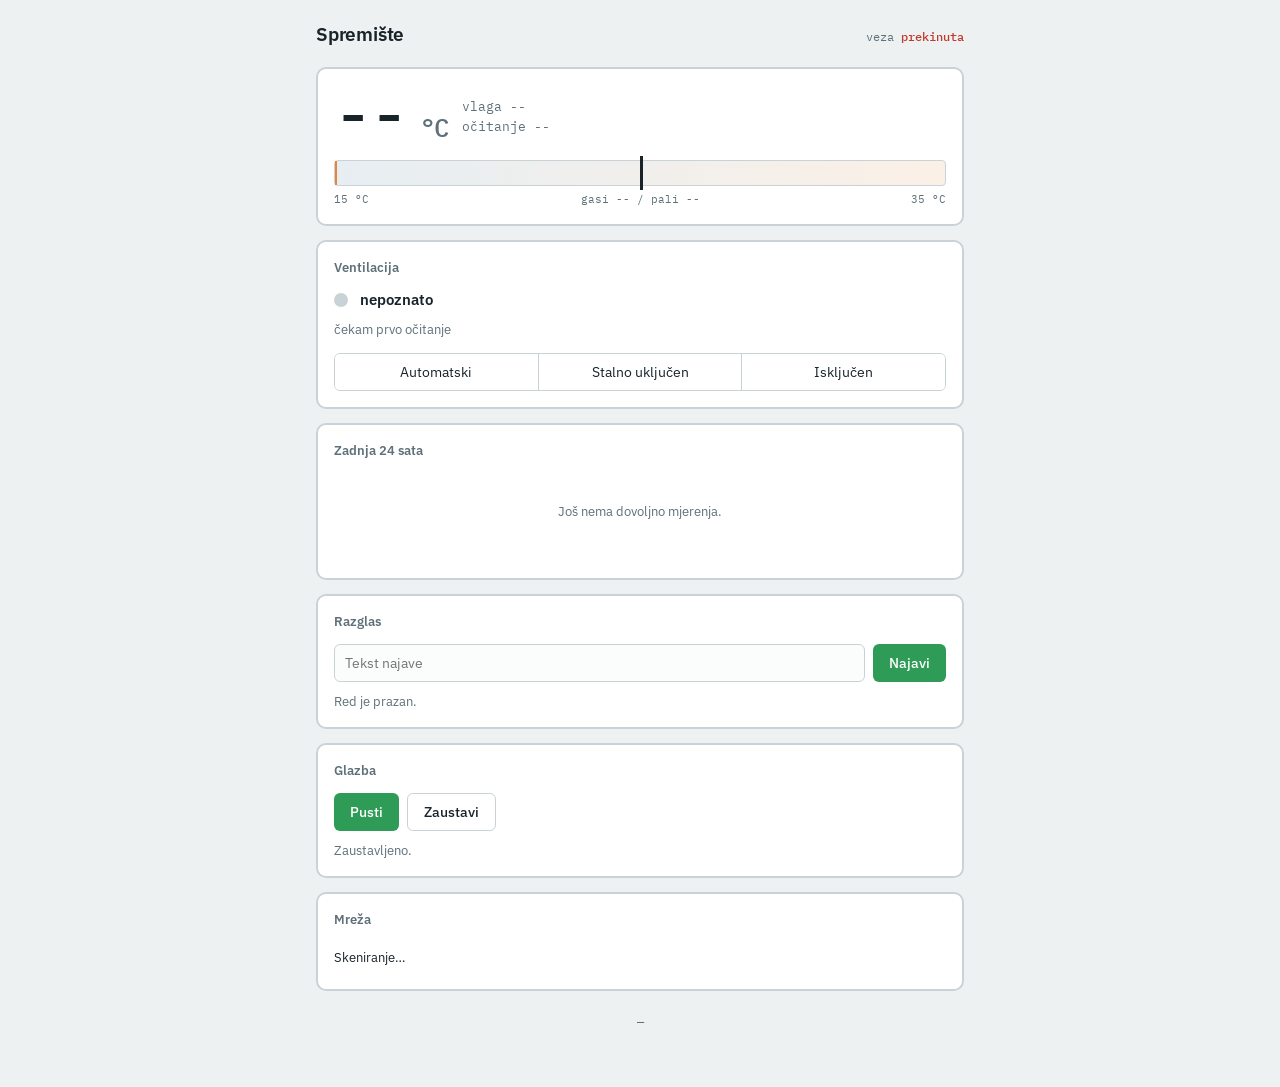
==== rpictl/web/index.html @ 30288fd5 "Initial starting" ====
<!DOCTYPE html>
<html lang="hr">
<head>
<meta charset="utf-8">
<meta name="viewport" content="width=device-width, initial-scale=1">
<title>Spremište — nadzor</title>
<link rel="preconnect" href="https://fonts.googleapis.com">
<link rel="preconnect" href="https://fonts.gstatic.com" crossorigin>
<link href="https://fonts.googleapis.com/css2?family=IBM+Plex+Mono:wght@400;500;600&family=IBM+Plex+Sans:wght@400;500;600&display=swap" rel="stylesheet">
<style>
  /* Paleta je uzeta iz legende sheme ožičenja: crveno napajanje, plavi
     signal, narančasti krug ventilatora, zeleni audio. */
  :root{
    --paper:#eef1f2;
    --card:#ffffff;
    --ink:#18232a;
    --muted:#5e7079;
    --line:#c9d3d7;
    --fan:#e8853a;
    --signal:#2f7fb5;
    --audio:#2e9b57;
    --alarm:#c0392b;
    --radius:10px;
  }
  *{box-sizing:border-box}
  html,body{margin:0;padding:0}
  body{
    background:var(--paper);
    color:var(--ink);
    font-family:"IBM Plex Sans",-apple-system,Segoe UI,Roboto,sans-serif;
    font-size:15px;
    line-height:1.5;
    -webkit-font-smoothing:antialiased;
  }
  .wrap{max-width:680px;margin:0 auto;padding:20px 16px 56px}

  header{display:flex;align-items:baseline;justify-content:space-between;gap:12px;margin-bottom:18px}
  header h1{font-size:19px;font-weight:600;margin:0;letter-spacing:-.01em}
  .conn{font-family:"IBM Plex Mono",monospace;font-size:12px;color:var(--muted)}
  .conn b{font-weight:500;color:var(--audio)}
  .conn.down b{color:var(--alarm)}

  .panel{
    background:var(--card);
    border:2px solid var(--line);
    border-radius:var(--radius);
    padding:16px;
    margin-bottom:14px;
  }
  .panel h2{
    font-size:13px;font-weight:600;margin:0 0 12px;color:var(--muted);
  }

  /* ---- glavni prikaz temperature ---- */
  .readout{display:flex;align-items:flex-end;gap:14px}
  .temp{
    font-family:"IBM Plex Mono",monospace;
    font-variant-numeric:tabular-nums;
    font-size:64px;line-height:.9;font-weight:500;letter-spacing:-.03em;
  }
  .temp span{font-size:26px;color:var(--muted)}
  .side{font-size:13px;color:var(--muted);padding-bottom:6px}
  .side div{font-family:"IBM Plex Mono",monospace;font-variant-numeric:tabular-nums}

  /* ---- traka histereze ---- */
  .band{margin-top:18px}
  .track{
    position:relative;height:26px;border:1px solid var(--line);
    border-radius:4px;background:linear-gradient(90deg,#e7eef2,#fbf0e6);
  }
  .window{position:absolute;top:0;bottom:0;background:rgba(232,133,58,.18);
    border-left:1px solid var(--fan);border-right:1px solid var(--fan)}
  .marker{position:absolute;top:-5px;bottom:-5px;width:3px;background:var(--ink);
    transition:left .4s ease}
  .scale{display:flex;justify-content:space-between;margin-top:5px;
    font-family:"IBM Plex Mono",monospace;font-size:11px;color:var(--muted)}

  /* ---- ventilator ---- */
  .fanrow{display:flex;align-items:center;gap:12px;flex-wrap:wrap}
  .lamp{width:14px;height:14px;border-radius:50%;background:var(--line);flex:none}
  .lamp.on{background:var(--fan);box-shadow:0 0 0 4px rgba(232,133,58,.2)}
  .fanstate{font-weight:600}
  .reason{color:var(--muted);font-size:13px;margin-top:8px}
  .reason.bad{color:var(--alarm);font-weight:500}

  .modes{display:flex;gap:0;margin-top:14px;border:1px solid var(--line);
    border-radius:6px;overflow:hidden;width:100%}
  .modes button{
    flex:1;appearance:none;border:0;background:var(--card);color:var(--ink);
    font-family:inherit;font-size:14px;padding:9px 4px;cursor:pointer;
    border-right:1px solid var(--line);
  }
  .modes button:last-child{border-right:0}
  .modes button:hover{background:#f4f7f8}
  .modes button[aria-pressed="true"]{background:var(--ink);color:#fff}
  .modes button:focus-visible{outline:2px solid var(--signal);outline-offset:-2px}

  /* ---- graf ---- */
  svg.spark{width:100%;height:120px;display:block}
  .sparkempty{color:var(--muted);font-size:13px;padding:28px 0;text-align:center}

  /* ---- razglas ---- */
  .say{display:flex;gap:8px}
  .say input{
    flex:1;min-width:0;font-family:inherit;font-size:14px;padding:9px 10px;
    border:1px solid var(--line);border-radius:6px;background:#fbfcfc;color:var(--ink);
  }
  .say input:focus{outline:2px solid var(--audio);outline-offset:-1px;border-color:var(--audio)}
  button.go{
    appearance:none;border:0;border-radius:6px;background:var(--audio);color:#fff;
    font-family:inherit;font-size:14px;font-weight:500;padding:9px 16px;cursor:pointer;
  }
  button.go:hover{filter:brightness(.93)}
  button.go:focus-visible{outline:2px solid var(--ink);outline-offset:2px}
  button.go.secondary{background:var(--card);color:var(--ink);border:1px solid var(--line)}

  /* ---- mreža ---- */
  ul.hosts{list-style:none;margin:0;padding:0;font-family:"IBM Plex Mono",monospace;font-size:13px}
  ul.hosts li{display:flex;gap:10px;align-items:center;padding:6px 0;border-bottom:1px solid #eef2f3}
  ul.hosts li:last-child{border-bottom:0}
  .dot{width:8px;height:8px;border-radius:50%;background:var(--line);flex:none}
  .dot.up{background:var(--signal)}
  .hname{flex:1;min-width:0;overflow:hidden;text-overflow:ellipsis;white-space:nowrap;
    font-family:"IBM Plex Sans",sans-serif}
  .hip{color:var(--muted)}
  .offline .hname,.offline .hip{color:var(--muted);text-decoration:line-through}

  /* ---- kvarovi ---- */
  .faults{display:flex;flex-wrap:wrap;gap:8px}
  .faults button{
    appearance:none;font-family:inherit;font-size:13px;padding:7px 12px;cursor:pointer;
    border:1px solid var(--line);border-radius:6px;background:var(--card);color:var(--ink);
  }
  .faults button[aria-pressed="true"]{background:var(--alarm);border-color:var(--alarm);color:#fff}
  .faults button:focus-visible{outline:2px solid var(--signal);outline-offset:2px}
  .hint{font-size:13px;color:var(--muted);margin:10px 0 0}

  footer{font-size:12px;color:var(--muted);text-align:center;margin-top:22px;
    font-family:"IBM Plex Mono",monospace}

  @media (prefers-reduced-motion:reduce){.marker{transition:none}}
</style>
</head>
<body>
<div class="wrap">

  <header>
    <h1>Spremište</h1>
    <div class="conn" id="conn">veza <b>spajanje…</b></div>
  </header>

  <section class="panel">
    <div class="readout">
      <div class="temp" id="temp">--<span>&nbsp;°C</span></div>
      <div class="side">
        <div id="hum">vlaga --</div>
        <div id="age">očitanje --</div>
      </div>
    </div>

    <div class="band">
      <div class="track" id="track">
        <div class="window" id="window"></div>
        <div class="marker" id="marker" style="left:50%"></div>
      </div>
      <div class="scale"><span>15 °C</span><span id="thresholds">gasi -- / pali --</span><span>35 °C</span></div>
    </div>
  </section>

  <section class="panel">
    <h2>Ventilacija</h2>
    <div class="fanrow">
      <span class="lamp" id="lamp"></span>
      <span class="fanstate" id="fanstate">nepoznato</span>
    </div>
    <p class="reason" id="reason">čekam prvo očitanje</p>
    <div class="modes" id="modes">
      <button data-mode="auto" aria-pressed="false">Automatski</button>
      <button data-mode="on" aria-pressed="false">Stalno uključen</button>
      <button data-mode="off" aria-pressed="false">Isključen</button>
    </div>
  </section>

  <section class="panel">
    <h2>Zadnja 24 sata</h2>
    <div id="sparkbox"><p class="sparkempty">Još nema dovoljno mjerenja.</p></div>
  </section>

  <section class="panel">
    <h2>Razglas</h2>
    <div class="say">
      <input id="saytext" placeholder="Tekst najave" aria-label="Tekst najave">
      <button class="go" id="saybtn">Najavi</button>
    </div>
    <p class="hint" id="saystate">Red je prazan.</p>
  </section>

  <section class="panel">
    <h2>Glazba</h2>
    <div class="say">
      <button class="go" id="musicplay">Pusti</button>
      <button class="go secondary" id="musicstop">Zaustavi</button>
    </div>
    <p class="hint" id="musicstate">Zaustavljeno.</p>
  </section>

  <section class="panel">
    <h2>Mreža</h2>
    <ul class="hosts" id="hosts"><li><span class="hname">Skeniranje…</span></li></ul>
  </section>

  <section class="panel" id="simpanel" hidden>
    <h2>Simulirani kvarovi</h2>
    <div class="faults" id="faults">
      <button data-fault="freeze" aria-pressed="false">Zamrzni očitanje</button>
      <button data-fault="error" aria-pressed="false">Kvar sabirnice</button>
      <button data-fault="garbage" aria-pressed="false">Besmislena vrijednost</button>
    </div>
    <p class="hint">Uključi kvar i gledaj razlog ispod ventilatora. Svaki mora završiti s upaljenim ventilatorom.</p>
  </section>

  <footer id="foot">—</footer>
</div>

<script>
const $ = (id) => document.getElementById(id);
const T_MIN = 15, T_MAX = 35;
let state = null;

const pos = (c) => Math.max(0, Math.min(100, (c - T_MIN) / (T_MAX - T_MIN) * 100));

function fmtAge(s){
  if (s == null) return "očitanje --";
  if (s < 90) return `očitanje prije ${Math.round(s)} s`;
  return `očitanje prije ${Math.round(s/60)} min`;
}

function render(s){
  state = s;
  const c = s.climate;
  const r = c.reading;

  $("temp").innerHTML = (r ? r.temperature_c.toFixed(1) : "--") + "<span>&nbsp;°C</span>";
  $("hum").textContent = r && r.humidity_pct != null ? `vlaga ${r.humidity_pct.toFixed(0)} %` : "vlaga --";
  $("age").textContent = fmtAge(c.reading_age_s);

  const on = c.thresholds.on_c, off = c.thresholds.off_c;
  $("window").style.left = pos(off) + "%";
  $("window").style.width = (pos(on) - pos(off)) + "%";
  $("thresholds").textContent = `gasi ${off.toFixed(0)} / pali ${on.toFixed(0)}`;
  if (r) $("marker").style.left = pos(r.temperature_c) + "%";

  $("lamp").className = "lamp" + (c.fan_on ? " on" : "");
  $("fanstate").textContent = c.fan_on ? "Radi" : "Ne radi";
  const reason = $("reason");
  reason.textContent = c.reason;
  reason.className = "reason" + (c.healthy ? "" : " bad");

  for (const b of $("modes").children)
    b.setAttribute("aria-pressed", String(b.dataset.mode === c.mode));

  const a = s.announcer;
  $("saystate").textContent = a.playing
    ? `Svira: ${a.playing}`
    : (a.pending ? `${a.pending} u redu čekanja.` : "Red je prazan.");

  const m = s.music;
  $("musicstate").textContent =
    m.status === "playing" ? `Svira: ${m.track}` :
    m.status === "ducked" ? "Pauzirano (najava)" :
    "Zaustavljeno.";

  $("foot").textContent = s.simulate
    ? `simulacija · vrijeme ×${s.sim_speed} · ${c.reads} očitanja, ${c.errors} grešaka, ${c.cycles} ciklusa`
    : `uređaj · ${c.reads} očitanja, ${c.errors} grešaka, ${c.cycles} ciklusa`;

  $("simpanel").hidden = !s.simulate;
}

function drawSpark(rows){
  const box = $("sparkbox");
  if (!rows || rows.length < 2){
    box.innerHTML = '<p class="sparkempty">Još nema dovoljno mjerenja.</p>';
    return;
  }
  const W = 640, H = 120, P = 8;
  const ts = rows.map(r => r.ts), tv = rows.map(r => r.temperature_c);
  const t0 = Math.min(...ts), t1 = Math.max(...ts);
  const lo = Math.min(...tv) - 0.5, hi = Math.max(...tv) + 0.5;
  const x = t => P + (t - t0) / ((t1 - t0) || 1) * (W - 2*P);
  const y = v => H - P - (v - lo) / ((hi - lo) || 1) * (H - 2*P);
  const pts = rows.map(r => `${x(r.ts).toFixed(1)},${y(r.temperature_c).toFixed(1)}`).join(" ");

  const th = state ? state.climate.thresholds : null;
  const bands = th && th.on_c <= hi && th.off_c >= lo
    ? `<rect x="${P}" y="${y(th.on_c).toFixed(1)}" width="${W-2*P}"
        height="${Math.max(0,(y(th.off_c)-y(th.on_c))).toFixed(1)}"
        fill="rgba(232,133,58,.14)"></rect>` : "";

  box.innerHTML = `<svg class="spark" viewBox="0 0 ${W} ${H}" preserveAspectRatio="none"
      role="img" aria-label="Temperatura kroz vrijeme">
      ${bands}
      <polyline points="${pts}" fill="none" stroke="#2f7fb5" stroke-width="2"
        stroke-linejoin="round" stroke-linecap="round"></polyline>
    </svg>
    <div class="scale"><span>${lo.toFixed(1)} °C – ${hi.toFixed(1)} °C</span><span>${rows.length} točaka</span></div>`;
}

function drawHosts(d){
  const ul = $("hosts");
  if (!d.hosts.length){ ul.innerHTML = '<li><span class="hname">Nema uređaja.</span></li>'; return; }
  ul.innerHTML = d.hosts.map(h => `
    <li class="${h.online ? "" : "offline"}">
      <span class="dot ${h.online ? "up" : ""}"></span>
      <span class="hname">${h.hostname || "nepoznat uređaj"}</span>
      <span class="hip">${h.ip}</span>
    </li>`).join("");
}

async function post(url, body){
  const res = await fetch(url, {
    method:"POST", headers:{"Content-Type":"application/json"}, body:JSON.stringify(body)
  });
  if (!res.ok) throw new Error(await res.text());
  return res.json();
}

$("modes").addEventListener("click", async (e) => {
  const b = e.target.closest("button"); if (!b) return;
  render(Object.assign({}, state, {climate: await post("/api/fan", {mode:b.dataset.mode})}));
});

async function sendSay(){
  const t = $("saytext").value.trim();
  if (!t) { $("saytext").focus(); return; }
  await post("/api/announce", {text:t});
  $("saytext").value = "";
}
$("saybtn").addEventListener("click", sendSay);
$("saytext").addEventListener("keydown", e => { if (e.key === "Enter") sendSay(); });

$("musicplay").addEventListener("click", async () => {
  render(Object.assign({}, state, {music: await post("/api/music", {action:"play"})}));
});
$("musicstop").addEventListener("click", async () => {
  render(Object.assign({}, state, {music: await post("/api/music", {action:"stop"})}));
});

$("faults").addEventListener("click", async (e) => {
  const b = e.target.closest("button"); if (!b) return;
  const next = b.getAttribute("aria-pressed") !== "true";
  const out = await post("/api/sim/fault", {[b.dataset.fault]: next});
  for (const btn of $("faults").children)
    btn.setAttribute("aria-pressed", String(!!out[btn.dataset.fault]));
});

async function refresh(){
  const [s, h, n] = await Promise.all([
    fetch("/api/status").then(r => r.json()),
    fetch("/api/history?hours=24").then(r => r.json()),
    fetch("/api/network").then(r => r.json()),
  ]);
  render(s); drawSpark(h); drawHosts(n);
}

function connect(){
  const proto = location.protocol === "https:" ? "wss" : "ws";
  const sock = new WebSocket(`${proto}://${location.host}/ws`);
  sock.onopen = () => { $("conn").className = "conn"; $("conn").innerHTML = "veza <b>uspostavljena</b>"; };
  sock.onclose = () => {
    $("conn").className = "conn down";
    $("conn").innerHTML = "veza <b>prekinuta</b>";
    setTimeout(connect, 3000);
  };
  // U simulaciji ocitanja stizu i po dva puta u sekundi, pa ne povlacimo
  // cijeli status za svako - samo osvjezimo broj, a puni refresh prigusimo.
  let lastRefresh = 0;
  const throttled = () => {
    const now = Date.now();
    if (now - lastRefresh < 2000) return;
    lastRefresh = now;
    refresh().catch(() => {});
  };
  sock.onmessage = (ev) => {
    const m = JSON.parse(ev.data);
    if (m.type === "status") { render(m.data); return; }
    if (m.type === "reading" && state){
      state.climate.reading = m.data;
      state.climate.reading_age_s = 0;
      render(state);
      return;
    }
    throttled();
  };
}

refresh().catch(() => {});
connect();
setInterval(() => refresh().catch(() => {}), 15000);
</script>
</body>
</html>
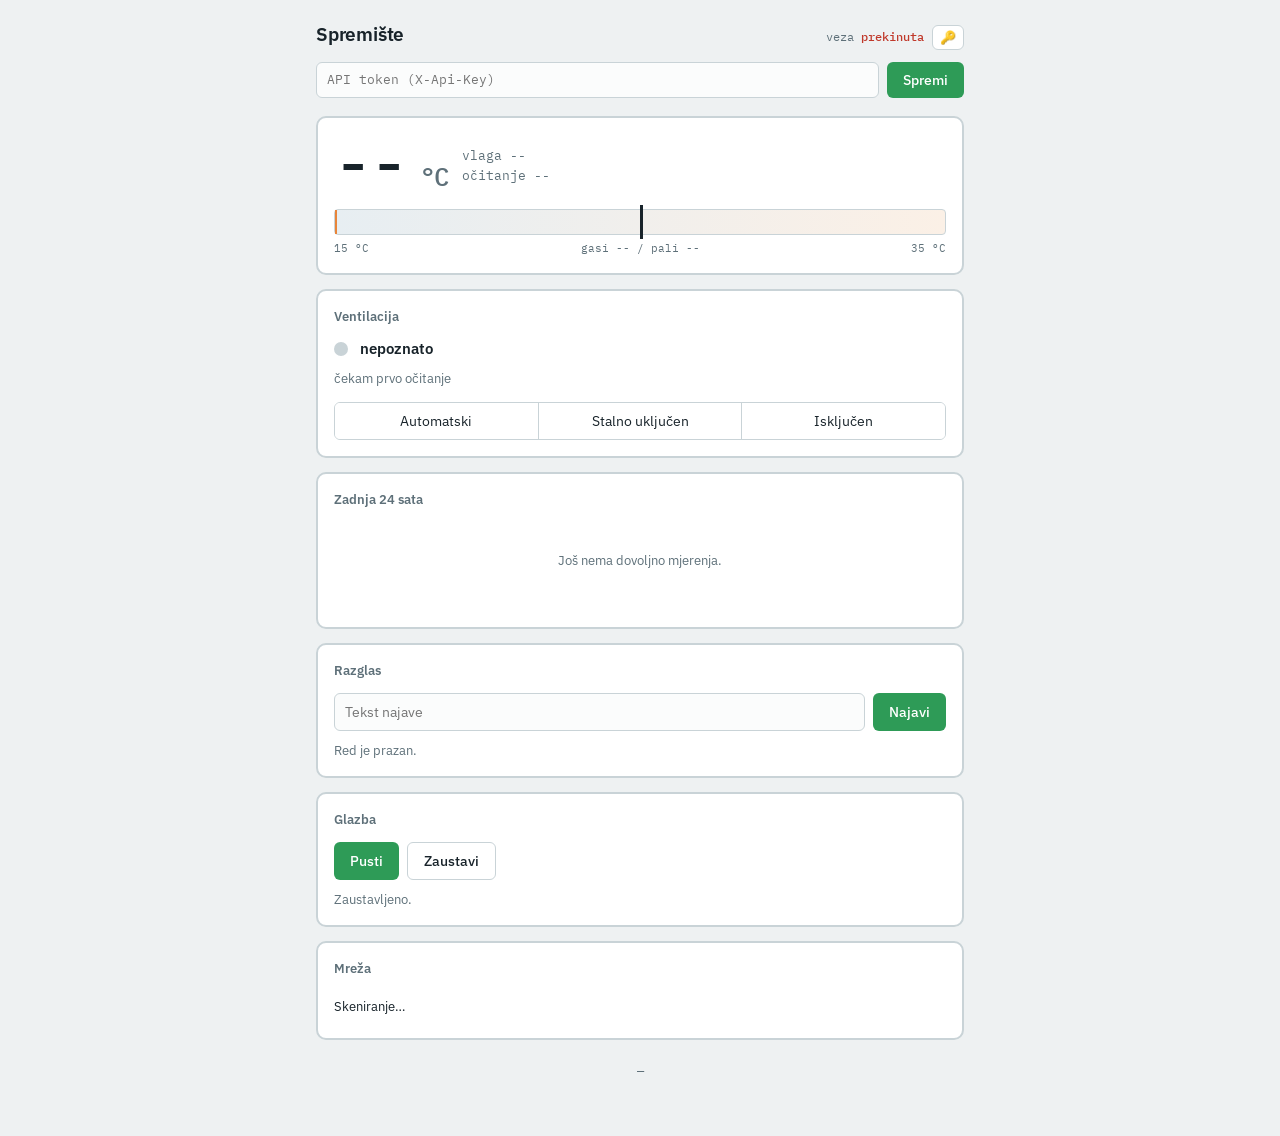
==== commit e46bb940: "Dodatna runda adaptacije" ====
--- a/rpictl/web/index.html
+++ b/rpictl/web/index.html
@@ -39,6 +39,19 @@
   .conn{font-family:"IBM Plex Mono",monospace;font-size:12px;color:var(--muted)}
   .conn b{font-weight:500;color:var(--audio)}
   .conn.down b{color:var(--alarm)}
+  .connwrap{display:flex;align-items:center;gap:8px}
+  .tokenbtn{
+    appearance:none;border:1px solid var(--line);border-radius:6px;background:var(--card);
+    font-size:13px;line-height:1;padding:5px 7px;cursor:pointer;color:var(--ink);
+  }
+  .tokenbtn:hover{background:#f4f7f8}
+  .tokenbtn:focus-visible{outline:2px solid var(--signal);outline-offset:2px}
+  .tokenrow{display:flex;gap:8px;margin:-6px 0 18px}
+  .tokenrow input{
+    flex:1;min-width:0;font-family:"IBM Plex Mono",monospace;font-size:13px;
+    padding:8px 10px;border:1px solid var(--line);border-radius:6px;background:#fbfcfc;color:var(--ink);
+  }
+  .tokenrow input:focus{outline:2px solid var(--signal);outline-offset:-1px;border-color:var(--signal)}
 
   .panel{
     background:var(--card);
@@ -146,8 +159,16 @@
 
   <header>
     <h1>Spremište</h1>
-    <div class="conn" id="conn">veza <b>spajanje…</b></div>
+    <div class="connwrap">
+      <div class="conn" id="conn">veza <b>spajanje…</b></div>
+      <button class="tokenbtn" id="tokenbtn" type="button" title="Postavi API token (X-Api-Key)">🔑</button>
+    </div>
   </header>
+
+  <div class="tokenrow" id="tokenrow" hidden>
+    <input type="text" id="tokeninput" placeholder="API token (X-Api-Key)" autocomplete="off" spellcheck="false">
+    <button class="go" id="tokensave" type="button">Spremi</button>
+  </div>
 
   <section class="panel">
     <div class="readout">
@@ -226,6 +247,57 @@
 const $ = (id) => document.getElementById(id);
 const T_MIN = 15, T_MAX = 35;
 let state = null;
+
+// Token se ovdje cuva samo u localStorage ovog browsera (nikad ne ide u
+// config.yaml niti ikamo preko mreze osim kao X-Api-Key header) - potrebno
+// tek kad je server.api_token postavljen (Tailscale Funnel/WordPress bridge).
+const TOKEN_KEY = "rpictl_api_token";
+function getToken(){
+  try { return localStorage.getItem(TOKEN_KEY) || ""; } catch { return ""; }
+}
+function setToken(t){
+  try {
+    if (t) localStorage.setItem(TOKEN_KEY, t);
+    else localStorage.removeItem(TOKEN_KEY);
+  } catch {}
+}
+function authHeaders(extra){
+  const h = Object.assign({}, extra);
+  const t = getToken();
+  if (t) h["X-Api-Key"] = t;
+  return h;
+}
+function toggleTokenRow(){
+  const row = $("tokenrow");
+  const willShow = row.hidden;
+  row.hidden = !willShow;
+  if (willShow) {
+    $("tokeninput").value = getToken();
+    $("tokeninput").focus();
+  }
+}
+function saveToken(){
+  setToken($("tokeninput").value.trim());
+  authFailed = false;
+  $("tokenrow").hidden = true;
+  refresh().catch(() => {});
+}
+
+let wsConnected = false;
+let authFailed = false;
+function renderConn(){
+  const el = $("conn");
+  if (authFailed) {
+    el.className = "conn down";
+    el.innerHTML = "veza <b>token odbijen</b>";
+  } else if (wsConnected) {
+    el.className = "conn";
+    el.innerHTML = "veza <b>uspostavljena</b>";
+  } else {
+    el.className = "conn down";
+    el.innerHTML = "veza <b>prekinuta</b>";
+  }
+}
 
 const pos = (c) => Math.max(0, Math.min(100, (c - T_MIN) / (T_MAX - T_MIN) * 100));
 
@@ -319,9 +391,14 @@
 
 async function post(url, body){
   const res = await fetch(url, {
-    method:"POST", headers:{"Content-Type":"application/json"}, body:JSON.stringify(body)
+    method:"POST", headers:authHeaders({"Content-Type":"application/json"}), body:JSON.stringify(body)
   });
+  if (res.status === 401) {
+    authFailed = true; renderConn();
+    throw new Error("401 - neispravan ili nedostajuci token");
+  }
   if (!res.ok) throw new Error(await res.text());
+  authFailed = false; renderConn();
   return res.json();
 }
 
@@ -355,21 +432,34 @@
 });
 
 async function refresh(){
-  const [s, h, n] = await Promise.all([
-    fetch("/api/status").then(r => r.json()),
-    fetch("/api/history?hours=24").then(r => r.json()),
-    fetch("/api/network").then(r => r.json()),
+  const opts = { headers: authHeaders() };
+  const [sr, hr, nr] = await Promise.all([
+    fetch("/api/status", opts),
+    fetch("/api/history?hours=24", opts),
+    fetch("/api/network", opts),
   ]);
+  if (sr.status === 401 || hr.status === 401 || nr.status === 401) {
+    authFailed = true; renderConn();
+    throw new Error("401 - neispravan ili nedostajuci token");
+  }
+  authFailed = false; renderConn();
+  const [s, h, n] = await Promise.all([sr.json(), hr.json(), nr.json()]);
   render(s); drawSpark(h); drawHosts(n);
 }
 
 function connect(){
   const proto = location.protocol === "https:" ? "wss" : "ws";
-  const sock = new WebSocket(`${proto}://${location.host}/ws`);
-  sock.onopen = () => { $("conn").className = "conn"; $("conn").innerHTML = "veza <b>uspostavljena</b>"; };
+  // Token ide kao query parametar jer browser na WebSocket vezu ne moze
+  // staviti zaglavlje. Pri svakom reconnectu se cita nanovo, pa izmjena
+  // tokena kroz gumb proradi sama od sebe.
+  const t = getToken();
+  const sock = new WebSocket(
+    `${proto}://${location.host}/ws` + (t ? `?token=${encodeURIComponent(t)}` : "")
+  );
+  sock.onopen = () => { wsConnected = true; renderConn(); };
   sock.onclose = () => {
-    $("conn").className = "conn down";
-    $("conn").innerHTML = "veza <b>prekinuta</b>";
+    wsConnected = false;
+    renderConn();
     setTimeout(connect, 3000);
   };
   // U simulaciji ocitanja stizu i po dva puta u sekundi, pa ne povlacimo
@@ -394,6 +484,10 @@
   };
 }
 
+$("tokenbtn").addEventListener("click", toggleTokenRow);
+$("tokensave").addEventListener("click", saveToken);
+$("tokeninput").addEventListener("keydown", e => { if (e.key === "Enter") saveToken(); });
+
 refresh().catch(() => {});
 connect();
 setInterval(() => refresh().catch(() => {}), 15000);
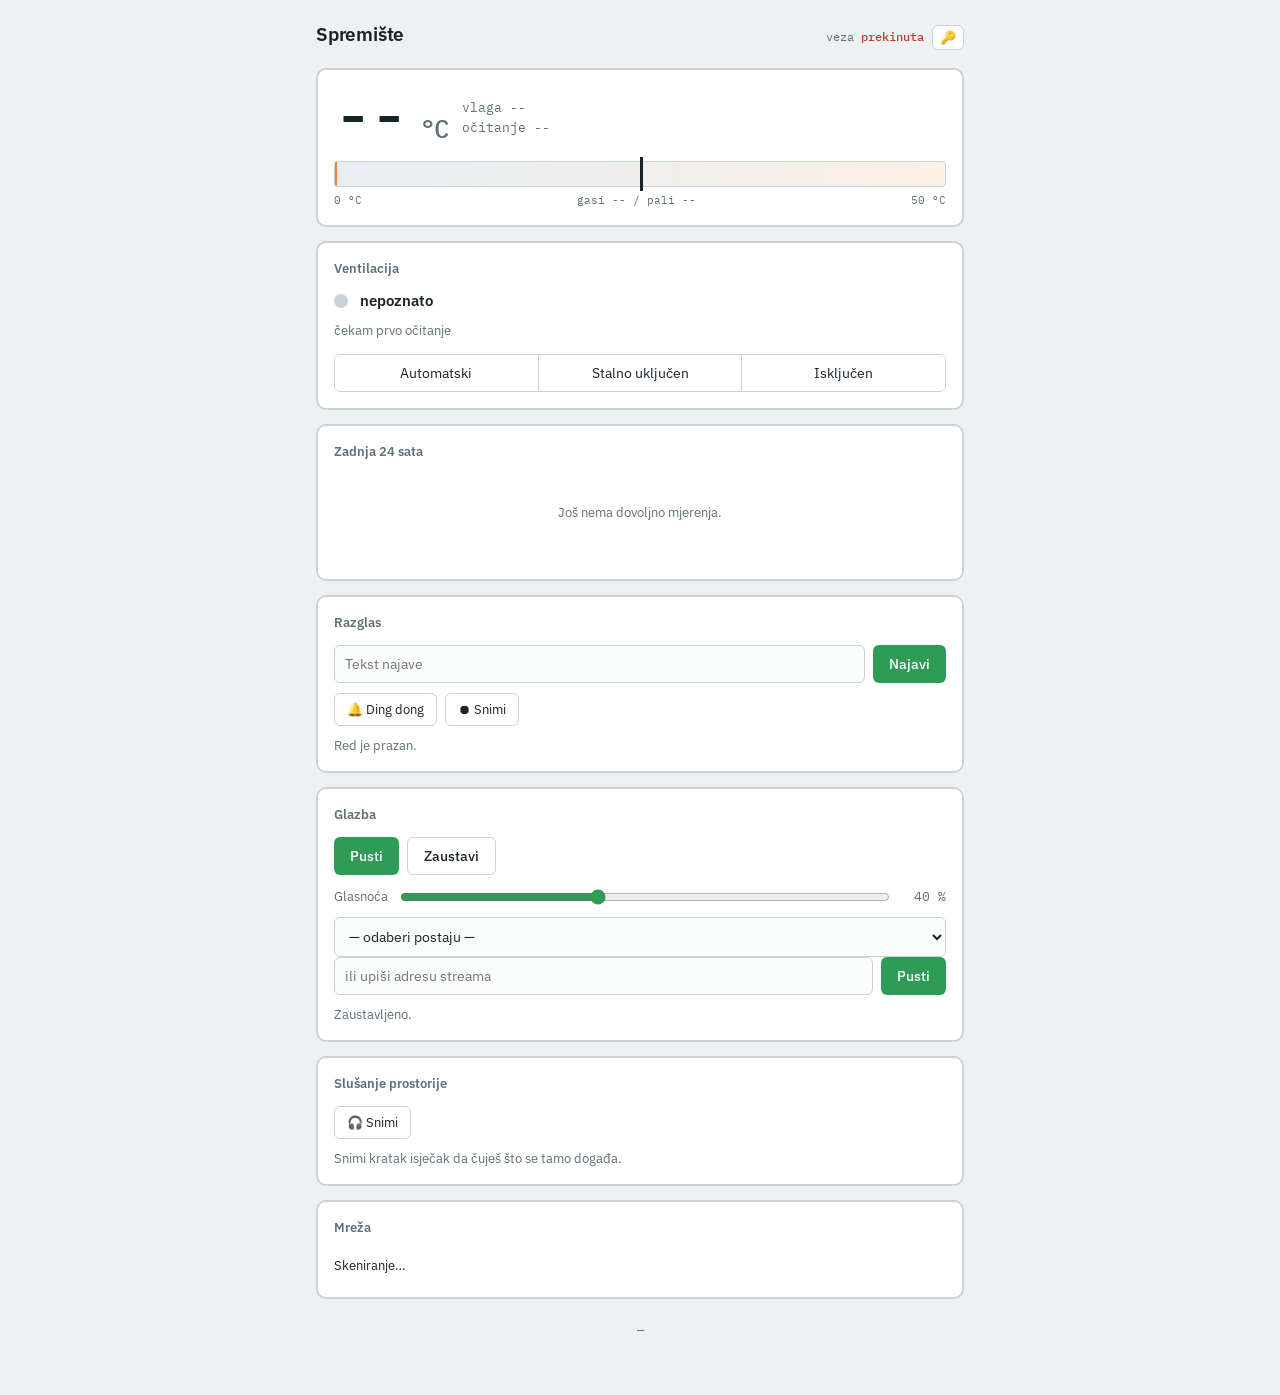
==== commit b926450b: "DODATNE FUNKCIONALNOSTI: snimanje i streamanje, dingdong zvuk dodan REVERTAJ PRIJE OVOGA" ====
--- a/rpictl/web/index.html
+++ b/rpictl/web/index.html
@@ -24,6 +24,10 @@
   }
   *{box-sizing:border-box}
   html,body{margin:0;padding:0}
+  /* Mora ici s !important: svaka klasa koja postavi display (.tokenrow,
+     .recrow) inace nadjaca preglednikovo ugradeno [hidden]{display:none},
+     pa atribut hidden tiho prestane raditi. */
+  [hidden]{display:none!important}
   body{
     background:var(--paper);
     color:var(--ink);
@@ -138,20 +142,51 @@
   .hip{color:var(--muted)}
   .offline .hname,.offline .hip{color:var(--muted);text-decoration:line-through}
 
-  /* ---- kvarovi ---- */
-  .faults{display:flex;flex-wrap:wrap;gap:8px}
-  .faults button{
+  /* ---- kvarovi, brze radnje, postaje ---- */
+  .faults,.quick,.stations{display:flex;flex-wrap:wrap;gap:8px}
+  .quick,.stations{margin-top:10px}
+  .faults button,.quick button,.stations button{
     appearance:none;font-family:inherit;font-size:13px;padding:7px 12px;cursor:pointer;
     border:1px solid var(--line);border-radius:6px;background:var(--card);color:var(--ink);
   }
+  .faults button:hover,.quick button:hover,.stations button:hover{background:#f4f7f8}
   .faults button[aria-pressed="true"]{background:var(--alarm);border-color:var(--alarm);color:#fff}
-  .faults button:focus-visible{outline:2px solid var(--signal);outline-offset:2px}
+  .stations button[aria-pressed="true"]{background:var(--audio);border-color:var(--audio);color:#fff}
+  .faults button:focus-visible,.quick button:focus-visible,.stations button:focus-visible{
+    outline:2px solid var(--signal);outline-offset:2px}
+  .quick button:disabled,.stations button:disabled{opacity:.5;cursor:default}
   .hint{font-size:13px;color:var(--muted);margin:10px 0 0}
+
+  /* ---- glasnoca ---- */
+  .volrow{display:flex;align-items:center;gap:10px;margin-top:12px}
+  .volrow label{font-size:13px;color:var(--muted);flex:none}
+  .volrow input[type=range]{flex:1;min-width:0;accent-color:var(--audio)}
+  .volval{font-family:"IBM Plex Mono",monospace;font-variant-numeric:tabular-nums;
+    font-size:13px;color:var(--muted);flex:none;width:44px;text-align:right}
+
+  .stationrow{margin-top:10px}
+  select{
+    flex:1;min-width:0;font-family:inherit;font-size:14px;padding:9px 10px;
+    border:1px solid var(--line);border-radius:6px;background:#fbfcfc;color:var(--ink);
+  }
+  select:focus{outline:2px solid var(--audio);outline-offset:-1px;border-color:var(--audio)}
+
+  /* ---- snimanje ---- */
+  .recrow{display:flex;align-items:center;gap:10px;margin-top:10px}
+  .recdot{width:12px;height:12px;border-radius:50%;background:var(--alarm);flex:none;
+    animation:pulse 1.4s ease-in-out infinite}
+  @keyframes pulse{50%{opacity:.25}}
+  .rectime{font-family:"IBM Plex Mono",monospace;font-variant-numeric:tabular-nums;
+    font-weight:500;flex:1}
+  audio{width:100%;margin-top:10px;display:block}
 
   footer{font-size:12px;color:var(--muted);text-align:center;margin-top:22px;
     font-family:"IBM Plex Mono",monospace}
 
-  @media (prefers-reduced-motion:reduce){.marker{transition:none}}
+  @media (prefers-reduced-motion:reduce){
+    .marker{transition:none}
+    .recdot{animation:none}
+  }
 </style>
 </head>
 <body>
@@ -184,7 +219,7 @@
         <div class="window" id="window"></div>
         <div class="marker" id="marker" style="left:50%"></div>
       </div>
-      <div class="scale"><span>15 °C</span><span id="thresholds">gasi -- / pali --</span><span>35 °C</span></div>
+      <div class="scale"><span>0 °C</span><span id="thresholds">gasi -- / pali --</span><span>50 °C</span></div>
     </div>
   </section>
 
@@ -213,6 +248,15 @@
       <input id="saytext" placeholder="Tekst najave" aria-label="Tekst najave">
       <button class="go" id="saybtn">Najavi</button>
     </div>
+    <div class="quick" id="quick">
+      <button id="dingbtn" type="button">🔔 Ding dong</button>
+      <button id="recbtn" type="button">⏺ Snimi</button>
+    </div>
+    <div class="recrow" id="recrow" hidden>
+      <span class="recdot"></span>
+      <span class="rectime" id="rectime">Snimam… 0:00</span>
+      <button class="go" id="recstop" type="button">■ Stani</button>
+    </div>
     <p class="hint" id="saystate">Red je prazan.</p>
   </section>
 
@@ -222,7 +266,35 @@
       <button class="go" id="musicplay">Pusti</button>
       <button class="go secondary" id="musicstop">Zaustavi</button>
     </div>
+
+    <div class="volrow">
+      <label for="vol">Glasnoća</label>
+      <input type="range" id="vol" min="0" max="100" step="1" value="40"
+             aria-label="Glasnoća glazbe">
+      <span class="volval" id="volval">40 %</span>
+    </div>
+
+    <div class="say stationrow">
+      <select id="stationpick" aria-label="Odaberi radio postaju">
+        <option value="">— odaberi postaju —</option>
+      </select>
+    </div>
+    <div class="say">
+      <input id="stationurl" placeholder="ili upiši adresu streama" aria-label="Adresa streama"
+             autocomplete="off" spellcheck="false">
+      <button class="go" id="stationplay">Pusti</button>
+    </div>
+
     <p class="hint" id="musicstate">Zaustavljeno.</p>
+  </section>
+
+  <section class="panel">
+    <h2>Slušanje prostorije</h2>
+    <div class="quick">
+      <button id="listenbtn" type="button">🎧 Snimi</button>
+    </div>
+    <div id="listenbox"></div>
+    <p class="hint" id="listenstate">Snimi kratak isječak da čuješ što se tamo događa.</p>
   </section>
 
   <section class="panel">
@@ -245,7 +317,7 @@
 
 <script>
 const $ = (id) => document.getElementById(id);
-const T_MIN = 15, T_MAX = 35;
+const T_MIN = 0, T_MAX = 50;
 let state = null;
 
 // Token se ovdje cuva samo u localStorage ovog browsera (nikad ne ide u
@@ -342,6 +414,20 @@
     m.status === "ducked" ? "Pauzirano (najava)" :
     "Zaustavljeno.";
 
+  // Ne diraj klizac dok ga korisnik vuce - inace mu osvjezavanje statusa
+  // otme rucku ispod prsta i vrati je na staru vrijednost.
+  if (m.volume != null && !volDirty){
+    $("vol").value = m.volume;
+    $("volval").textContent = m.volume + " %";
+  }
+
+  drawStations(s);
+
+  // Guard na disabled: status se osvjezava i tijekom snimanja, pa bez njega
+  // natpis "Snimam..." odmah pregazi natrag na "Snimi 10 s".
+  if (s.listen && !$("listenbtn").disabled)
+    $("listenbtn").textContent = `🎧 Snimi ${s.listen.clip_seconds} s`;
+
   $("foot").textContent = s.simulate
     ? `simulacija · vrijeme ×${s.sim_speed} · ${c.reads} očitanja, ${c.errors} grešaka, ${c.cycles} ciklusa`
     : `uređaj · ${c.reads} očitanja, ${c.errors} grešaka, ${c.cycles} ciklusa`;
@@ -381,13 +467,195 @@
 function drawHosts(d){
   const ul = $("hosts");
   if (!d.hosts.length){ ul.innerHTML = '<li><span class="hname">Nema uređaja.</span></li>'; return; }
-  ul.innerHTML = d.hosts.map(h => `
-    <li class="${h.online ? "" : "offline"}">
-      <span class="dot ${h.online ? "up" : ""}"></span>
-      <span class="hname">${h.hostname || "nepoznat uređaj"}</span>
-      <span class="hip">${h.ip}</span>
-    </li>`).join("");
-}
+  // Elementi se grade kroz DOM, a ne kroz innerHTML: hostname dolazi s mreze
+  // (DHCP), pa bi uredaj s imenom tipa "<img onerror=...>" inace izvrsio
+  // svoj kod u browseru onoga kto gleda panel.
+  ul.replaceChildren(...d.hosts.map(h => {
+    const li = document.createElement("li");
+    if (!h.online) li.className = "offline";
+    const dot = document.createElement("span");
+    dot.className = "dot" + (h.online ? " up" : "");
+    const name = document.createElement("span");
+    name.className = "hname";
+    name.textContent = h.hostname || "nepoznat uređaj";
+    const ip = document.createElement("span");
+    ip.className = "hip";
+    ip.textContent = h.ip;
+    li.append(dot, name, ip);
+    return li;
+  }));
+}
+
+// ---- radio postaje (preseti dolaze iz config.yaml, ne iz ove datoteke) ----
+// Izbornik samo popuni polje s adresom; pusta se uvijek ono sto u polju pise,
+// pa se moze i rucno upisati bilo koji stream koji nije na popisu.
+let stationsDrawn = false;
+function drawStations(s){
+  if (stationsDrawn || !s.stations) return;
+  const sel = $("stationpick");
+  const prazna = document.createElement("option");
+  prazna.value = "";
+  prazna.textContent = "— odaberi postaju —";
+  sel.replaceChildren(prazna, ...s.stations.map(st => {
+    const o = document.createElement("option");
+    o.value = st.url;
+    o.textContent = st.name;
+    return o;
+  }));
+  stationsDrawn = true;
+}
+
+$("stationpick").addEventListener("change", (e) => {
+  if (e.target.value) $("stationurl").value = e.target.value;
+});
+
+async function playStation(){
+  const url = $("stationurl").value.trim();
+  if (!url){ $("stationurl").focus(); return; }
+  try {
+    render(Object.assign({}, state, {
+      music: await post("/api/music", {action:"play", track:url})
+    }));
+  } catch (err) {
+    $("musicstate").textContent = "Ne mogu pustiti: " + err.message;
+  }
+}
+$("stationplay").addEventListener("click", playStation);
+$("stationurl").addEventListener("keydown", e => { if (e.key === "Enter") playStation(); });
+
+// ---- glasnoca glazbe ----
+// Klizac salje tek kad ga pustis (change), ne na svaki pomak (input) - inace
+// bi jedno povlacenje poslalo desetke zahtjeva. Brojka se osvjezava odmah.
+let volDirty = false;
+$("vol").addEventListener("input", () => {
+  volDirty = true;
+  $("volval").textContent = $("vol").value + " %";
+});
+$("vol").addEventListener("change", async () => {
+  try {
+    const m = await post("/api/music/volume", {volume: Number($("vol").value)});
+    render(Object.assign({}, state, {music: m}));
+  } catch (err) {
+    $("musicstate").textContent = "Glasnoća nije promijenjena: " + err.message;
+  } finally {
+    volDirty = false;
+  }
+});
+
+// ---- preset zvuk ----
+$("dingbtn").addEventListener("click", async () => {
+  try {
+    await post("/api/announce", {file:"dingdong.wav"});
+  } catch (err) {
+    $("saystate").textContent = "Ne mogu pustiti zvono: " + err.message;
+  }
+});
+
+// ---- snimanje najave ----
+// MediaRecorder ne zna snimati u WAV i svaki browser daje svoj kontejner
+// (Chrome webm, Firefox ogg, Safari mp4), pa se nastavak odredi iz stvarnog
+// tipa snimke. Razglas to svira preko mpv-a, koji cita sve navedeno.
+let recorder = null, recChunks = [], recTicker = null, recStarted = 0;
+
+function pickRecMime(){
+  if (!window.MediaRecorder) return null;
+  for (const m of ["audio/webm", "audio/ogg", "audio/mp4"])
+    if (MediaRecorder.isTypeSupported(m)) return m;
+  return "";
+}
+function extFor(mime){
+  if (mime.includes("webm")) return "webm";
+  if (mime.includes("ogg")) return "ogg";
+  if (mime.includes("mp4") || mime.includes("m4a")) return "m4a";
+  return "webm";
+}
+function recUi(on){
+  $("recrow").hidden = !on;
+  $("quick").hidden = on;
+}
+
+async function startRec(){
+  const mime = pickRecMime();
+  if (mime === null){
+    $("saystate").textContent = "Ovaj browser ne podržava snimanje (MediaRecorder).";
+    return;
+  }
+  let stream;
+  try {
+    stream = await navigator.mediaDevices.getUserMedia({audio:true});
+  } catch (err) {
+    $("saystate").textContent = "Nema pristupa mikrofonu: " + err.message;
+    return;
+  }
+  recorder = new MediaRecorder(stream, mime ? {mimeType:mime} : undefined);
+  recChunks = [];
+  recorder.ondataavailable = (e) => { if (e.data.size) recChunks.push(e.data); };
+  recorder.onstop = async () => {
+    stream.getTracks().forEach(t => t.stop());
+    recUi(false);
+    clearInterval(recTicker);
+    await sendRec(new Blob(recChunks, {type:recorder.mimeType}));
+  };
+  recorder.start();
+  recStarted = Date.now();
+  recUi(true);
+  recTicker = setInterval(() => {
+    const s = Math.floor((Date.now() - recStarted) / 1000);
+    $("rectime").textContent = `Snimam… ${Math.floor(s/60)}:${String(s%60).padStart(2,"0")}`;
+  }, 250);
+}
+
+async function sendRec(blob){
+  // Jedan poziv (/api/announce/clip) sprema i odmah najavi. Ime datoteke
+  // odreduje server, ovdje se salje samo nastavak jer od njega ovisi moze li
+  // ga mpv procitati.
+  const ext = extFor(blob.type || "audio/webm");
+  $("saystate").textContent = "Šaljem snimku…";
+  try {
+    const res = await fetch(`/api/announce/clip?ext=${ext}`, {
+      method:"POST",
+      headers:authHeaders({"Content-Type": blob.type || "application/octet-stream"}),
+      body:blob
+    });
+    if (!res.ok) throw new Error((await res.text()) || res.status);
+    $("saystate").textContent = "Snimka poslana na razglas.";
+  } catch (err) {
+    $("saystate").textContent = "Snimka nije poslana: " + err.message;
+  }
+}
+
+$("recbtn").addEventListener("click", startRec);
+$("recstop").addEventListener("click", () => {
+  if (recorder && recorder.state !== "inactive") recorder.stop();
+});
+
+// ---- slusanje prostorije ----
+let listenUrl = null;
+$("listenbtn").addEventListener("click", async () => {
+  const btn = $("listenbtn");
+  const secs = state && state.listen ? state.listen.clip_seconds : 10;
+  btn.disabled = true;
+  btn.textContent = "🎙 Snimam…";
+  $("listenstate").textContent = `Snimanje ${secs} s u tijeku…`;
+  try {
+    const res = await fetch("/api/listen", {method:"POST", headers:authHeaders()});
+    if (!res.ok) throw new Error((await res.text()) || res.status);
+    const blob = await res.blob();
+    if (listenUrl) URL.revokeObjectURL(listenUrl);   // inace svaka snimka ostaje u memoriji
+    listenUrl = URL.createObjectURL(blob);
+    const audio = document.createElement("audio");
+    audio.controls = true;
+    audio.src = listenUrl;
+    $("listenbox").replaceChildren(audio);
+    $("listenstate").textContent = "Snimljeno " + new Date().toLocaleTimeString("hr-HR");
+    audio.play().catch(() => {});
+  } catch (err) {
+    $("listenstate").textContent = "Snimanje nije uspjelo: " + err.message;
+  } finally {
+    btn.disabled = false;
+    btn.textContent = `🎧 Snimi ${secs} s`;
+  }
+});
 
 async function post(url, body){
   const res = await fetch(url, {
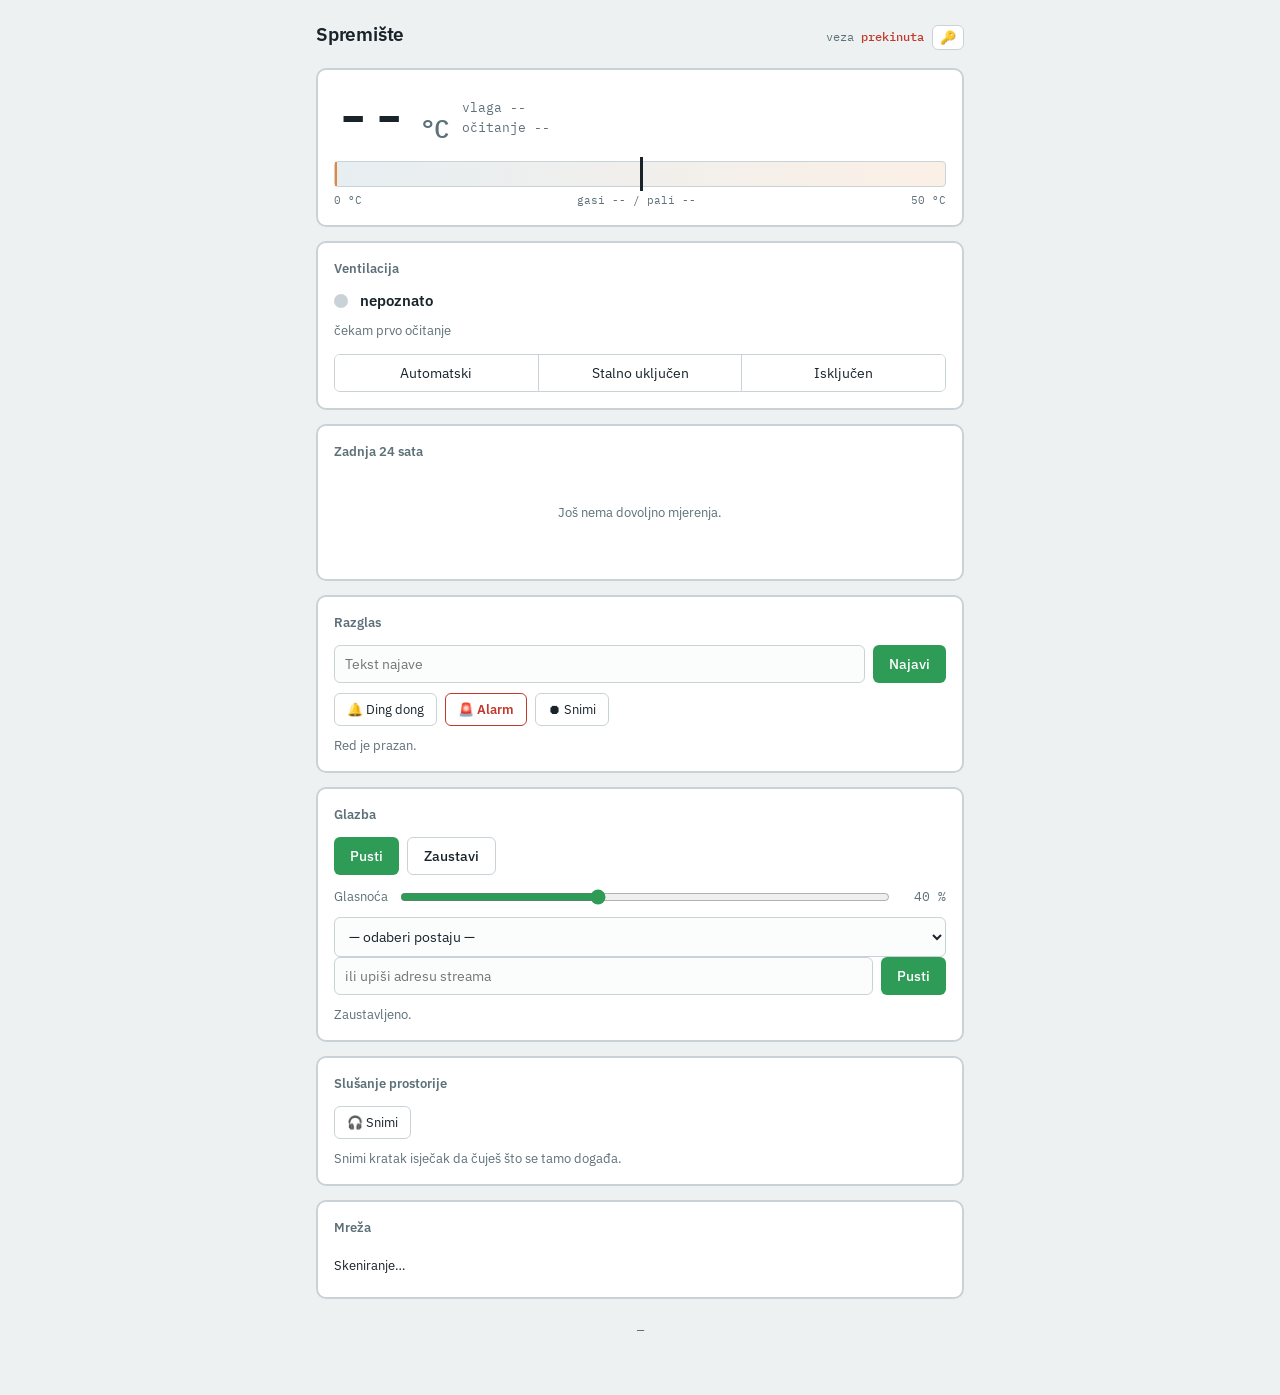
==== commit 656ca198: "kozmetičke promijene na prethodno" ====
--- a/rpictl/web/index.html
+++ b/rpictl/web/index.html
@@ -113,7 +113,9 @@
   .modes button:focus-visible{outline:2px solid var(--signal);outline-offset:-2px}
 
   /* ---- graf ---- */
-  svg.spark{width:100%;height:120px;display:block}
+  /* height:auto - visina slijedi omjer iz viewBoxa. Fiksna visina bi uz
+     ocuvanje omjera (koje sad treba zbog slova na osima) ostavila praznine. */
+  svg.spark{width:100%;height:auto;display:block}
   .sparkempty{color:var(--muted);font-size:13px;padding:28px 0;text-align:center}
 
   /* ---- razglas ---- */
@@ -155,7 +157,11 @@
   .faults button:focus-visible,.quick button:focus-visible,.stations button:focus-visible{
     outline:2px solid var(--signal);outline-offset:2px}
   .quick button:disabled,.stations button:disabled{opacity:.5;cursor:default}
+  .quick button.danger{border-color:var(--alarm);color:var(--alarm);font-weight:600}
+  .quick button.danger:hover{background:var(--alarm);color:#fff}
   .hint{font-size:13px;color:var(--muted);margin:10px 0 0}
+  .side .warm{color:var(--fan);font-weight:600}
+  .side .hot{color:var(--alarm);font-weight:600}
 
   /* ---- glasnoca ---- */
   .volrow{display:flex;align-items:center;gap:10px;margin-top:12px}
@@ -211,6 +217,7 @@
       <div class="side">
         <div id="hum">vlaga --</div>
         <div id="age">očitanje --</div>
+        <div id="pitemp" hidden>Pi --</div>
       </div>
     </div>
 
@@ -250,6 +257,7 @@
     </div>
     <div class="quick" id="quick">
       <button id="dingbtn" type="button">🔔 Ding dong</button>
+      <button id="alarmbtn" class="danger" type="button">🚨 Alarm</button>
       <button id="recbtn" type="button">⏺ Snimi</button>
     </div>
     <div class="recrow" id="recrow" hidden>
@@ -388,6 +396,19 @@
   $("hum").textContent = r && r.humidity_pct != null ? `vlaga ${r.humidity_pct.toFixed(0)} %` : "vlaga --";
   $("age").textContent = fmtAge(c.reading_age_s);
 
+  // Temperatura samog Pija. Izvan Pi-ja je null (nema sysfs datoteke), pa se
+  // redak sakrije umjesto da pise "--".
+  const sys = s.system || {};
+  const pit = $("pitemp");
+  if (sys.cpu_temp_c == null){
+    pit.hidden = true;
+  } else {
+    pit.hidden = false;
+    pit.textContent = `Pi ${sys.cpu_temp_c.toFixed(0)} °C`;
+    pit.className = sys.cpu_temp_c >= (sys.throttle_c ?? 80) ? "hot"
+                  : sys.cpu_temp_c >= (sys.warn_c ?? 70) ? "warm" : "";
+  }
+
   const on = c.thresholds.on_c, off = c.thresholds.off_c;
   $("window").style.left = pos(off) + "%";
   $("window").style.width = (pos(on) - pos(off)) + "%";
@@ -441,27 +462,62 @@
     box.innerHTML = '<p class="sparkempty">Još nema dovoljno mjerenja.</p>';
     return;
   }
-  const W = 640, H = 120, P = 8;
+  // Margine umjesto ravnomjernog razmaka: lijevo treba mjesta za °C natpise,
+  // dolje za sate. preserveAspectRatio se vise ne koristi jer bi rastezanje
+  // izoblicilo i slova na osima.
+  const W = 640, H = 150, ML = 38, MR = 10, MT = 10, MB = 24;
   const ts = rows.map(r => r.ts), tv = rows.map(r => r.temperature_c);
   const t0 = Math.min(...ts), t1 = Math.max(...ts);
-  const lo = Math.min(...tv) - 0.5, hi = Math.max(...tv) + 0.5;
-  const x = t => P + (t - t0) / ((t1 - t0) || 1) * (W - 2*P);
-  const y = v => H - P - (v - lo) / ((hi - lo) || 1) * (H - 2*P);
-  const pts = rows.map(r => `${x(r.ts).toFixed(1)},${y(r.temperature_c).toFixed(1)}`).join(" ");
+  // Zaokruzeno na cijele stupnjeve da oznake na osi budu citljive.
+  const lo = Math.floor(Math.min(...tv) - 0.5);
+  const hi = Math.ceil(Math.max(...tv) + 0.5);
+  const x = t => ML + (t - t0) / ((t1 - t0) || 1) * (W - ML - MR);
+  const y = v => H - MB - (v - lo) / ((hi - lo) || 1) * (H - MT - MB);
+
+  // --- Y os: 4 oznake s linijama mreze ---
+  let grid = "", ylab = "";
+  const YT = 4;
+  for (let i = 0; i <= YT; i++){
+    const v = lo + (hi - lo) * i / YT;
+    const yy = y(v).toFixed(1);
+    grid += `<line x1="${ML}" y1="${yy}" x2="${W-MR}" y2="${yy}"
+             stroke="#e3e9ec" stroke-width="1"></line>`;
+    ylab += `<text x="${ML-6}" y="${yy}" text-anchor="end" dominant-baseline="middle"
+             font-size="10" fill="#5e7079">${v.toFixed(0)}°</text>`;
+  }
+
+  // --- X os: oznake svakih 6 h ---
+  let xlab = "";
+  const SIX_H = 6 * 3600;
+  const prvi = Math.ceil(t0 / SIX_H) * SIX_H;
+  for (let t = prvi; t <= t1; t += SIX_H){
+    const xx = x(t).toFixed(1);
+    const sat = new Date(t * 1000).toLocaleTimeString("hr-HR",
+      {hour: "2-digit", minute: "2-digit"});
+    xlab += `<line x1="${xx}" y1="${MT}" x2="${xx}" y2="${H-MB}"
+             stroke="#e3e9ec" stroke-width="1"></line>
+             <text x="${xx}" y="${H-MB+14}" text-anchor="middle"
+             font-size="10" fill="#5e7079">${sat}</text>`;
+  }
 
   const th = state ? state.climate.thresholds : null;
   const bands = th && th.on_c <= hi && th.off_c >= lo
-    ? `<rect x="${P}" y="${y(th.on_c).toFixed(1)}" width="${W-2*P}"
+    ? `<rect x="${ML}" y="${y(th.on_c).toFixed(1)}" width="${W-ML-MR}"
         height="${Math.max(0,(y(th.off_c)-y(th.on_c))).toFixed(1)}"
         fill="rgba(232,133,58,.14)"></rect>` : "";
 
-  box.innerHTML = `<svg class="spark" viewBox="0 0 ${W} ${H}" preserveAspectRatio="none"
+  const pts = rows.map(r => `${x(r.ts).toFixed(1)},${y(r.temperature_c).toFixed(1)}`).join(" ");
+
+  box.innerHTML = `<svg class="spark" viewBox="0 0 ${W} ${H}"
       role="img" aria-label="Temperatura kroz vrijeme">
-      ${bands}
+      ${grid}${xlab}${bands}
+      <line x1="${ML}" y1="${MT}" x2="${ML}" y2="${H-MB}" stroke="#c9d3d7"></line>
+      <line x1="${ML}" y1="${H-MB}" x2="${W-MR}" y2="${H-MB}" stroke="#c9d3d7"></line>
+      ${ylab}
       <polyline points="${pts}" fill="none" stroke="#2f7fb5" stroke-width="2"
         stroke-linejoin="round" stroke-linecap="round"></polyline>
     </svg>
-    <div class="scale"><span>${lo.toFixed(1)} °C – ${hi.toFixed(1)} °C</span><span>${rows.length} točaka</span></div>`;
+    <div class="scale"><span>zadnja 24 h</span><span>${rows.length} mjerenja</span></div>`;
 }
 
 function drawHosts(d){
@@ -542,14 +598,19 @@
   }
 });
 
-// ---- preset zvuk ----
-$("dingbtn").addEventListener("click", async () => {
+// ---- preset zvukovi ----
+async function preset(file, priority, opis){
   try {
-    await post("/api/announce", {file:"dingdong.wav"});
+    const body = {file};
+    if (priority != null) body.priority = priority;
+    await post("/api/announce", body);
   } catch (err) {
-    $("saystate").textContent = "Ne mogu pustiti zvono: " + err.message;
-  }
-});
+    $("saystate").textContent = `Ne mogu pustiti ${opis}: ` + err.message;
+  }
+}
+$("dingbtn").addEventListener("click", () => preset("dingdong.wav", null, "zvono"));
+// priority 0 = ALARM: preskace red i prekida ono sto trenutno svira.
+$("alarmbtn").addEventListener("click", () => preset("alarm.wav", 0, "alarm"));
 
 // ---- snimanje najave ----
 // MediaRecorder ne zna snimati u WAV i svaki browser daje svoj kontejner
@@ -575,6 +636,16 @@
 }
 
 async function startRec(){
+  // navigator.mediaDevices postoji samo u sigurnom kontekstu (HTTPS ili
+  // localhost). Preko obicnog http://spremiste:8000 ga preglednik uopce ne
+  // izlozi, pa bez ove provjere korisnik dobije golo "reading 'getUserMedia'
+  // of undefined" i nema pojma sto mu je ciniti.
+  if (!navigator.mediaDevices || !navigator.mediaDevices.getUserMedia){
+    $("saystate").textContent = location.protocol === "https:"
+      ? "Ovaj preglednik ne dopušta pristup mikrofonu."
+      : "Snimanje traži HTTPS — otvori stranicu preko Tailscale adrese (https://…ts.net), ne preko http://.";
+    return;
+  }
   const mime = pickRecMime();
   if (mime === null){
     $("saystate").textContent = "Ovaj browser ne podržava snimanje (MediaRecorder).";
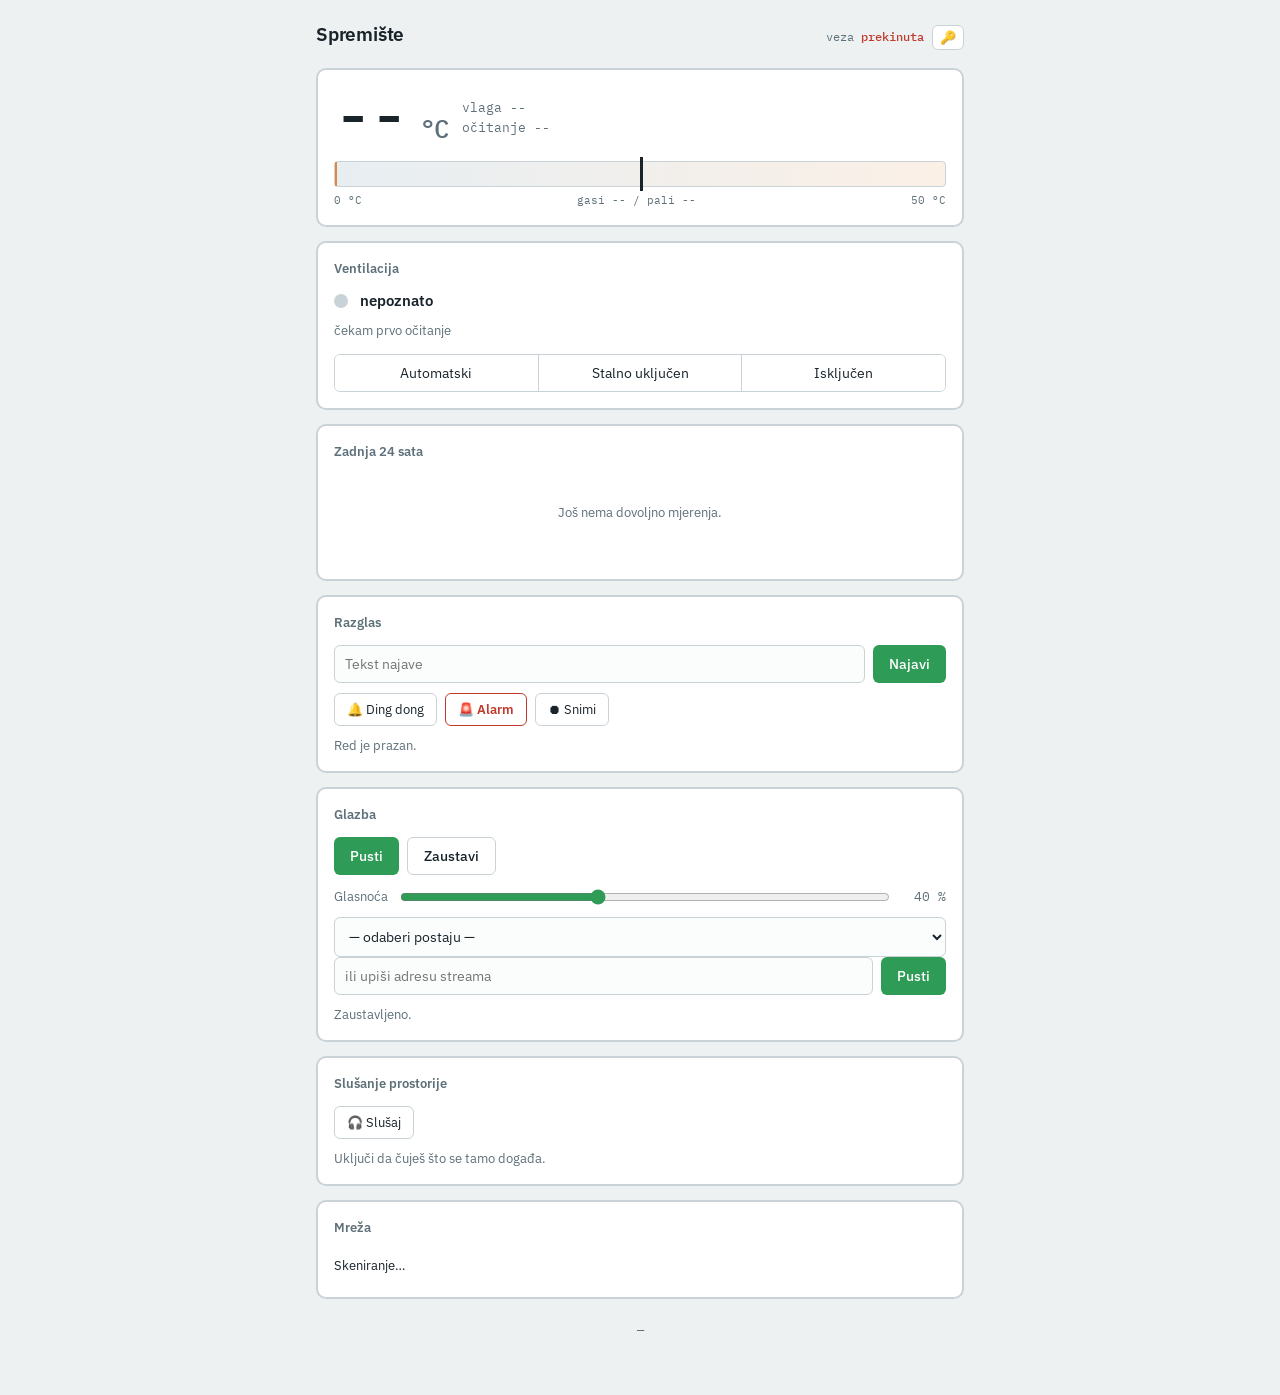
==== commit de8b8b40: "kozmetičke promjene: mikrofon kontinuirano slušanje (limitirano), alarm na prekidač" ====
--- a/rpictl/web/index.html
+++ b/rpictl/web/index.html
@@ -159,6 +159,10 @@
   .quick button:disabled,.stations button:disabled{opacity:.5;cursor:default}
   .quick button.danger{border-color:var(--alarm);color:var(--alarm);font-weight:600}
   .quick button.danger:hover{background:var(--alarm);color:#fff}
+  /* Upaljeno stanje prekidaca (alarm, slusanje) - pun, ne samo obrub. */
+  .quick button.on{background:var(--alarm);border-color:var(--alarm);color:#fff;font-weight:600}
+  .quick button.on:hover{filter:brightness(.92);background:var(--alarm)}
+  .alarmline{color:var(--alarm);font-weight:500}
   .hint{font-size:13px;color:var(--muted);margin:10px 0 0}
   .side .warm{color:var(--fan);font-weight:600}
   .side .hot{color:var(--alarm);font-weight:600}
@@ -260,6 +264,7 @@
       <button id="alarmbtn" class="danger" type="button">🚨 Alarm</button>
       <button id="recbtn" type="button">⏺ Snimi</button>
     </div>
+    <p class="hint alarmline" id="alarmline" hidden></p>
     <div class="recrow" id="recrow" hidden>
       <span class="recdot"></span>
       <span class="rectime" id="rectime">Snimam… 0:00</span>
@@ -299,10 +304,10 @@
   <section class="panel">
     <h2>Slušanje prostorije</h2>
     <div class="quick">
-      <button id="listenbtn" type="button">🎧 Snimi</button>
+      <button id="listenbtn" type="button">🎧 Slušaj</button>
     </div>
     <div id="listenbox"></div>
-    <p class="hint" id="listenstate">Snimi kratak isječak da čuješ što se tamo događa.</p>
+    <p class="hint" id="listenstate">Uključi da čuješ što se tamo događa.</p>
   </section>
 
   <section class="panel">
@@ -381,6 +386,11 @@
 
 const pos = (c) => Math.max(0, Math.min(100, (c - T_MIN) / (T_MAX - T_MIN) * 100));
 
+function fmtSec(s){
+  const n = Math.max(0, Math.round(s || 0));
+  return `${Math.floor(n/60)}:${String(n%60).padStart(2,"0")}`;
+}
+
 function fmtAge(s){
   if (s == null) return "očitanje --";
   if (s < 90) return `očitanje prije ${Math.round(s)} s`;
@@ -425,8 +435,9 @@
     b.setAttribute("aria-pressed", String(b.dataset.mode === c.mode));
 
   const a = s.announcer;
-  $("saystate").textContent = a.playing
-    ? `Svira: ${a.playing}`
+  $("saystate").textContent =
+    a.waiting ? "Najava čeka kraj alarma."
+    : a.playing ? `Svira: ${a.playing}`
     : (a.pending ? `${a.pending} u redu čekanja.` : "Red je prazan.");
 
   const m = s.music;
@@ -444,10 +455,28 @@
 
   drawStations(s);
 
-  // Guard na disabled: status se osvjezava i tijekom snimanja, pa bez njega
-  // natpis "Snimam..." odmah pregazi natrag na "Snimi 10 s".
-  if (s.listen && !$("listenbtn").disabled)
-    $("listenbtn").textContent = `🎧 Snimi ${s.listen.clip_seconds} s`;
+  // ---- alarm ----
+  const al = s.alarm || {};
+  const abtn = $("alarmbtn");
+  abtn.className = al.active ? "on" : "danger";
+  abtn.textContent = al.active ? "■ ZAUSTAVI ALARM" : "🚨 Alarm";
+  const aline = $("alarmline");
+  aline.hidden = !al.active;
+  if (al.active)
+    aline.textContent = `🚨 Alarm svira — automatsko gašenje za ${fmtSec(al.remaining_s)}`;
+
+  // ---- slusanje ----
+  const li = s.listen || {};
+  const lbtn = $("listenbtn");
+  if (!listenBusy){
+    lbtn.className = li.recording ? "on" : "";
+    lbtn.textContent = li.recording ? "■ Zaustavi" : "🎧 Slušaj";
+  }
+  if (li.recording){
+    const preostalo = Math.max(0, (li.max_seconds || 0) - (li.elapsed_s || 0));
+    $("listenstate").textContent =
+      `● Snima ${fmtSec(li.elapsed_s)} · automatski prekid za ${fmtSec(preostalo)}`;
+  }
 
   $("foot").textContent = s.simulate
     ? `simulacija · vrijeme ×${s.sim_speed} · ${c.reads} očitanja, ${c.errors} grešaka, ${c.cycles} ciklusa`
@@ -609,8 +638,19 @@
   }
 }
 $("dingbtn").addEventListener("click", () => preset("dingdong.wav", null, "zvono"));
-// priority 0 = ALARM: preskace red i prekida ono sto trenutno svira.
-$("alarmbtn").addEventListener("click", () => preset("alarm.wav", 0, "alarm"));
+
+// ---- alarm (prekidac) ----
+// Alarm nije najava iz reda nego vlastiti servis koji drzi razglas dok svira,
+// pa ima svoju rutu umjesto /api/announce.
+$("alarmbtn").addEventListener("click", async () => {
+  const upaljen = state && state.alarm && state.alarm.active;
+  try {
+    const a = await post("/api/alarm", {action: upaljen ? "stop" : "start"});
+    render(Object.assign({}, state, {alarm: a}));
+  } catch (err) {
+    $("saystate").textContent = "Alarm nije reagirao: " + err.message;
+  }
+});
 
 // ---- snimanje najave ----
 // MediaRecorder ne zna snimati u WAV i svaki browser daje svoj kontejner
@@ -700,33 +740,49 @@
   if (recorder && recorder.state !== "inactive") recorder.stop();
 });
 
-// ---- slusanje prostorije ----
+// ---- slusanje prostorije (prekidac) ----
+// Dvofazno: start otvara sesiju na Piju, stop je zatvara i vraca snimku.
+// Server sam prekine nakon listen.max_seconds, pa stop radi i tad - snimka
+// ceka u meduspremniku dok je netko ne pokupi.
 let listenUrl = null;
-$("listenbtn").addEventListener("click", async () => {
+let listenBusy = false;
+
+async function toggleListen(){
+  if (listenBusy) return;
   const btn = $("listenbtn");
-  const secs = state && state.listen ? state.listen.clip_seconds : 10;
+  const snima = state && state.listen && state.listen.recording;
+  listenBusy = true;
   btn.disabled = true;
-  btn.textContent = "🎙 Snimam…";
-  $("listenstate").textContent = `Snimanje ${secs} s u tijeku…`;
   try {
-    const res = await fetch("/api/listen", {method:"POST", headers:authHeaders()});
-    if (!res.ok) throw new Error((await res.text()) || res.status);
-    const blob = await res.blob();
-    if (listenUrl) URL.revokeObjectURL(listenUrl);   // inace svaka snimka ostaje u memoriji
-    listenUrl = URL.createObjectURL(blob);
-    const audio = document.createElement("audio");
-    audio.controls = true;
-    audio.src = listenUrl;
-    $("listenbox").replaceChildren(audio);
-    $("listenstate").textContent = "Snimljeno " + new Date().toLocaleTimeString("hr-HR");
-    audio.play().catch(() => {});
+    if (!snima){
+      const res = await fetch("/api/listen/start", {method:"POST", headers:authHeaders()});
+      if (!res.ok) throw new Error((await res.text()) || res.status);
+      $("listenstate").textContent = "Snimanje u tijeku…";
+      await refresh();
+    } else {
+      $("listenstate").textContent = "Zatvaram snimku…";
+      const res = await fetch("/api/listen/stop", {method:"POST", headers:authHeaders()});
+      if (!res.ok) throw new Error((await res.text()) || res.status);
+      const blob = await res.blob();
+      if (listenUrl) URL.revokeObjectURL(listenUrl);   // inace svaka snimka ostaje u memoriji
+      listenUrl = URL.createObjectURL(blob);
+      const audio = document.createElement("audio");
+      audio.controls = true;
+      audio.src = listenUrl;
+      $("listenbox").replaceChildren(audio);
+      $("listenstate").textContent = "Snimljeno " + new Date().toLocaleTimeString("hr-HR");
+      audio.play().catch(() => {});
+      await refresh();
+    }
   } catch (err) {
-    $("listenstate").textContent = "Snimanje nije uspjelo: " + err.message;
+    $("listenstate").textContent = "Slušanje nije uspjelo: " + err.message;
+    refresh().catch(() => {});
   } finally {
+    listenBusy = false;
     btn.disabled = false;
-    btn.textContent = `🎧 Snimi ${secs} s`;
-  }
-});
+  }
+}
+$("listenbtn").addEventListener("click", toggleListen);
 
 async function post(url, body){
   const res = await fetch(url, {
@@ -830,6 +886,15 @@
 refresh().catch(() => {});
 connect();
 setInterval(() => refresh().catch(() => {}), 15000);
+
+// Dok alarm ili slusanje traju, odbrojavanje mora teci - 15 s je predugo da
+// bi brojka bila korisna. Poll se sam gasi cim oboje stane.
+setInterval(() => {
+  if (!state) return;
+  const traje = (state.alarm && state.alarm.active)
+             || (state.listen && state.listen.recording);
+  if (traje) refresh().catch(() => {});
+}, 1000);
 </script>
 </body>
 </html>
